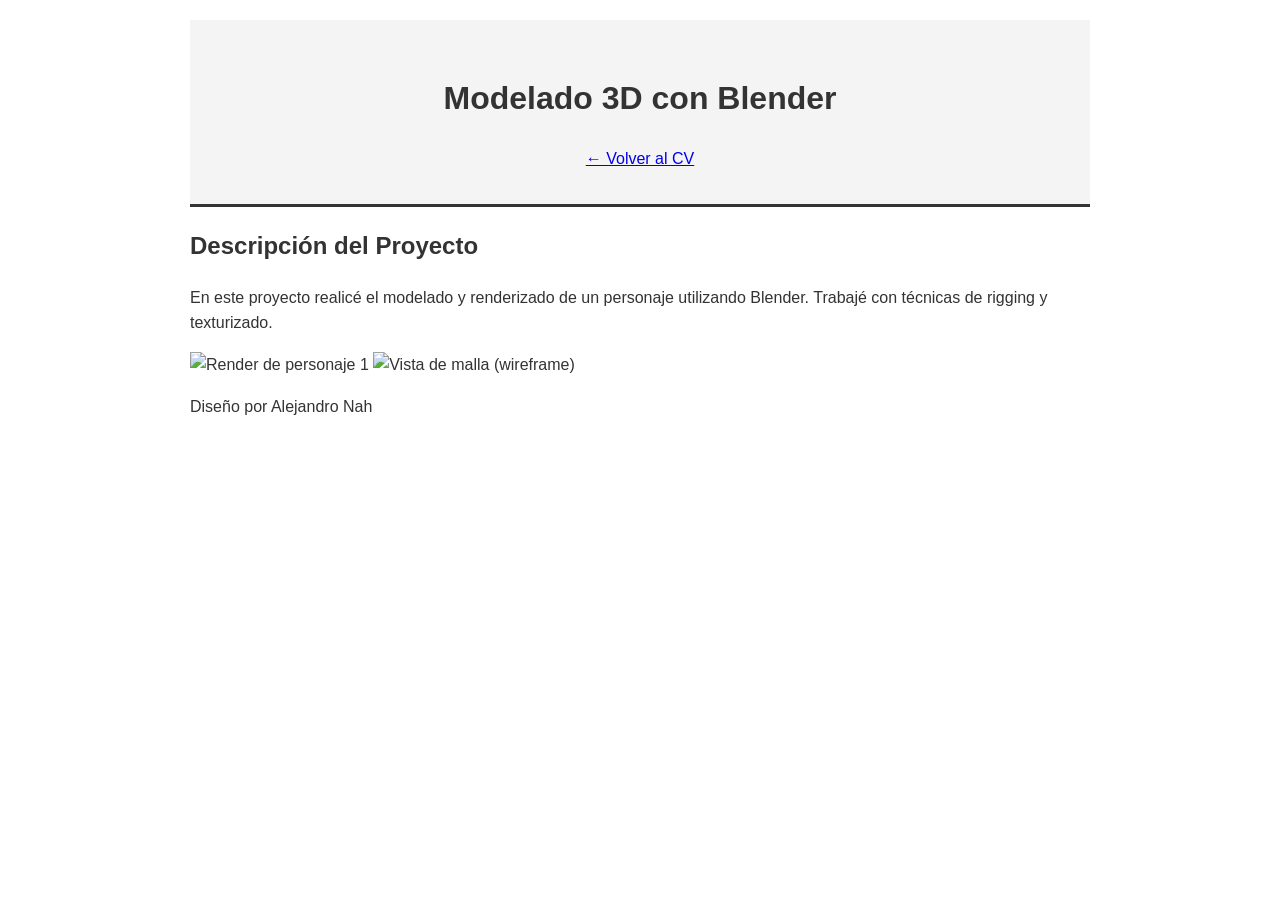
==== 02-maquetacion-cv/proyecto.html @ 250fb9ed "Finalizando 5 páginas y estilos" ====
<!DOCTYPE html>
<html lang="es">
<head>
    <meta charset="UTF-8">
    <title>Proyecto | Modelado 3D</title>
    <link rel="stylesheet" href="estilos.css">
</head>
<body>
    <header>
        <h1>Modelado 3D con Blender</h1>
        <a href="index.html">← Volver al CV</a>
    </header>

    <main>
        <section>
            <h2>Descripción del Proyecto</h2>
            <p>En este proyecto realicé el modelado y renderizado de un personaje utilizando Blender. Trabajé con técnicas de rigging y texturizado.</p>
            
            <div class="galeria-detalle">
                <img src="img/render1.jpg" alt="Render de personaje 1" width="500">
                <img src="img/render2.jpg" alt="Vista de malla (wireframe)" width="500">
            </div>
        </section>
    </main>

    <footer>
        <p>Diseño por Alejandro Nah</p>
    </footer>
</body>
</html>
---- 02-maquetacion-cv/estilos.css ----
body {
    font-family: Arial, sans-serif;
    line-height: 1.6;
    color: #333;
    max-width: 900px;
    margin: 0 auto;
    padding: 20px;
}

header {
    text-align: center;
    background: #f4f4f4;
    padding: 2rem;
    border-bottom: 3px solid #333;
}

.galeria {
    display: flex;
    gap: 20px;
    flex-wrap: wrap; /* Esto hace que si no caben, se pasen abajo */
}

.proyecto-card {
    border: 1px solid #ddd;
    padding: 10px;
    width: 200px;
    text-align: center;
}

img {
    max-width: 100%; /* Evita que las fotos se salgan de la pantalla */
    height: auto;
}
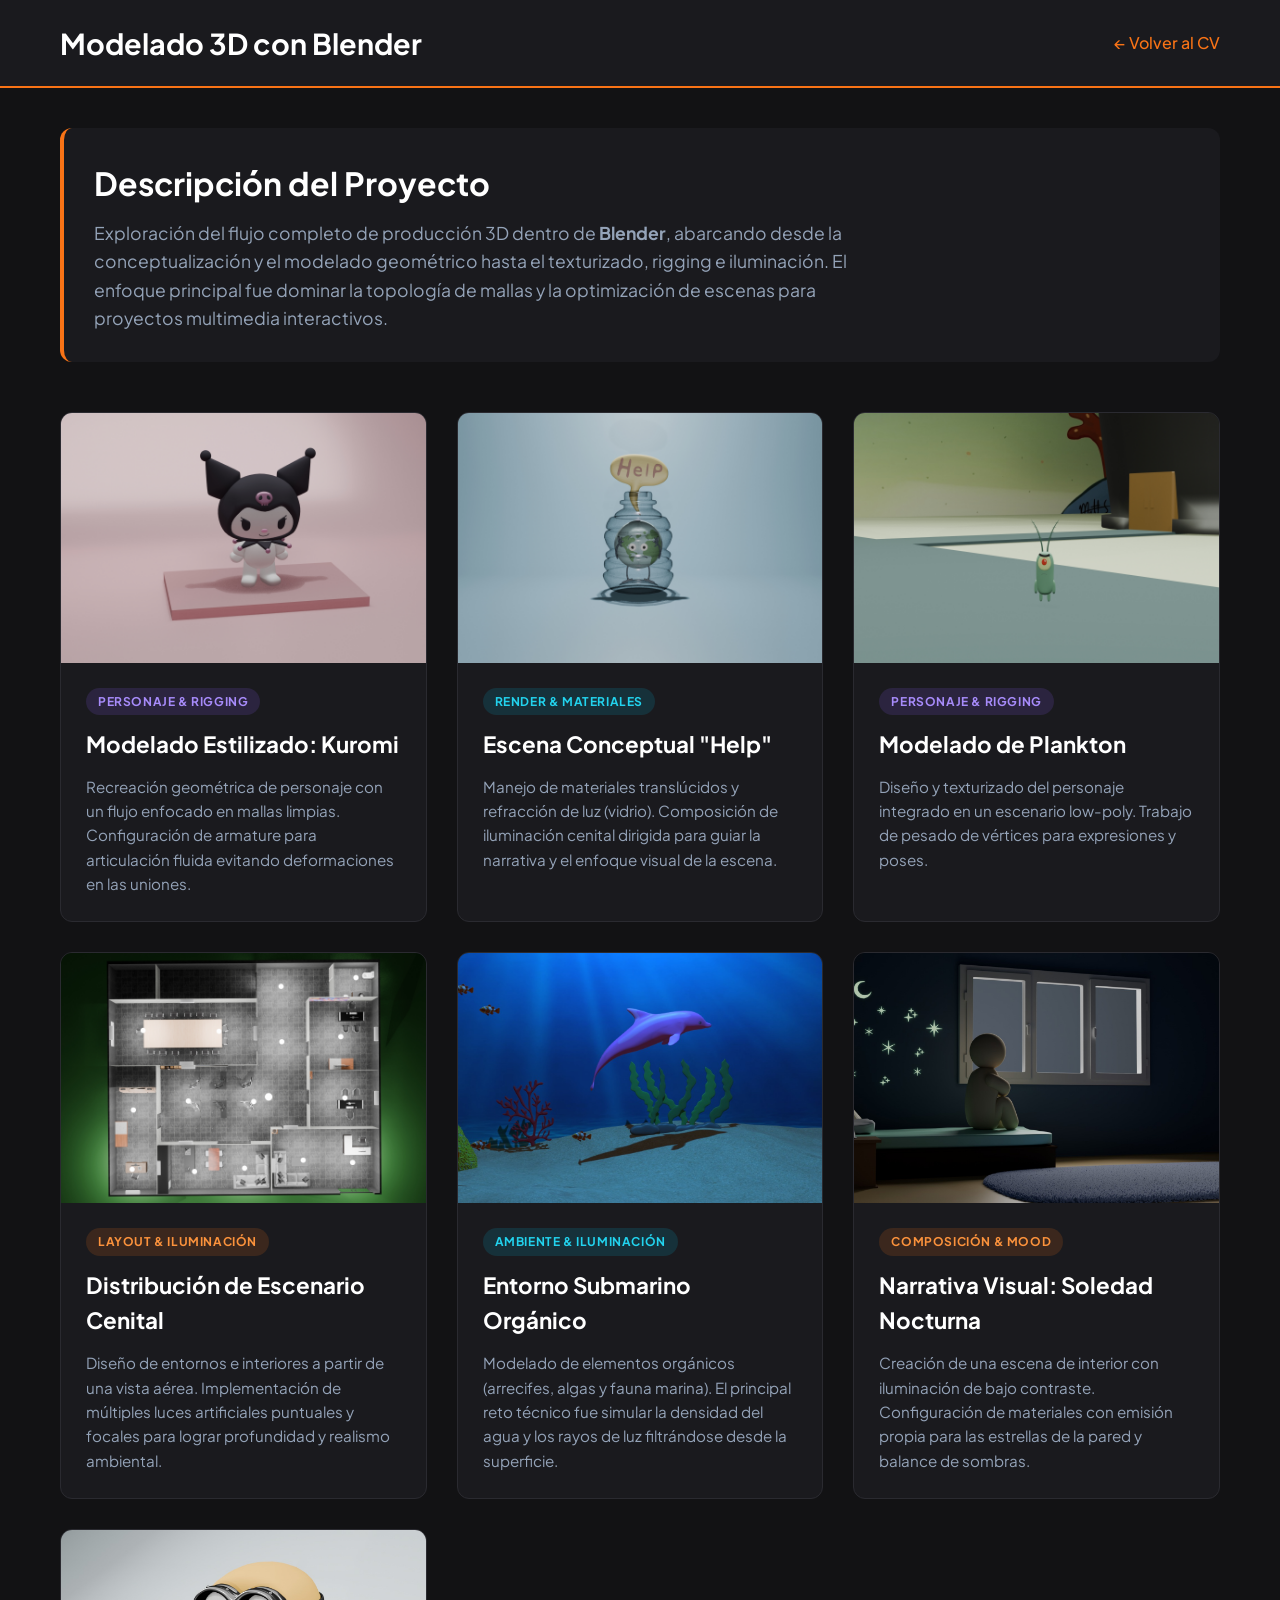
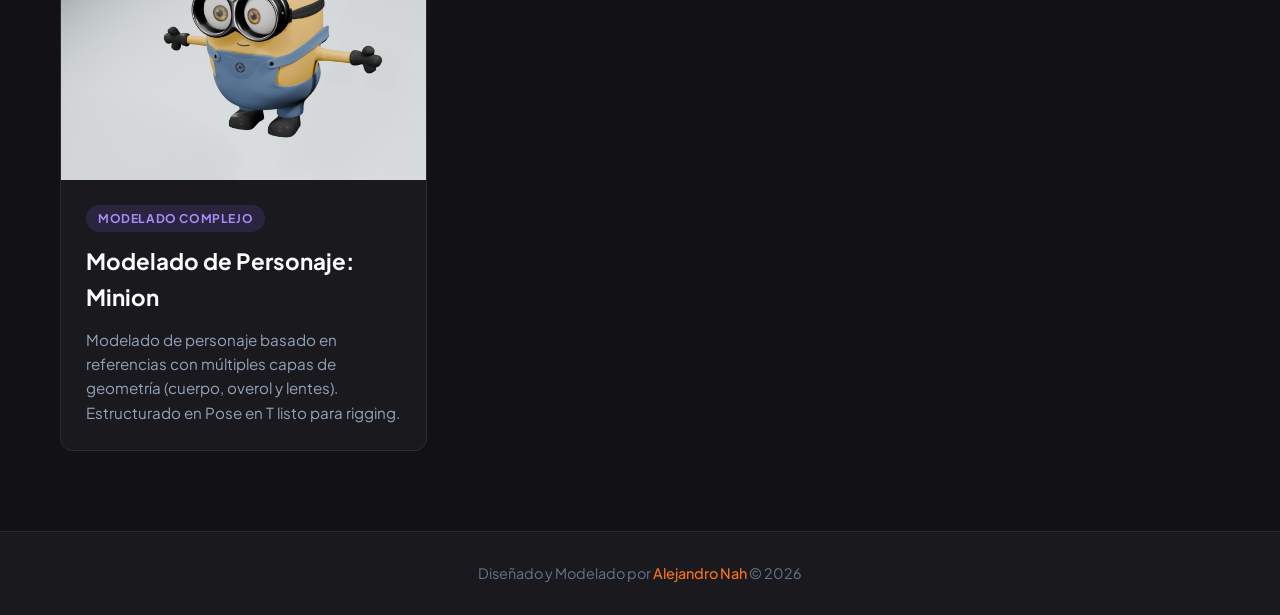
==== commit faa1957c: "Feat: Rediseño de portafolio 3D con tema oscuro y rejilla" ====
--- a/02-maquetacion-cv/proyecto.html
+++ b/02-maquetacion-cv/proyecto.html
@@ -2,29 +2,111 @@
 <html lang="es">
 <head>
     <meta charset="UTF-8">
+    <meta name="viewport" content="width=device-width, initial-scale=1.0">
     <title>Proyecto | Modelado 3D</title>
     <link rel="stylesheet" href="estilos.css">
+    <link rel="preconnect" href="https://fonts.googleapis.com">
+    <link rel="preconnect" href="https://fonts.gstatic.com" crossorigin>
+    <link href="https://fonts.googleapis.com/css2?family=Plus+Jakarta+Sans:wght@400;500;700&display=swap" rel="stylesheet">
 </head>
 <body>
-    <header>
-        <h1>Modelado 3D con Blender</h1>
-        <a href="index.html">← Volver al CV</a>
+    <header class="header-multimedia">
+        <div class="header-content">
+            <h1>Modelado 3D con Blender</h1>
+            <a href="index.html" class="btn-volver">← Volver al CV</a>
+        </div>
     </header>
 
-    <main>
-        <section>
+    <main class="contenedor-principal">
+        <section class="intro-proyecto">
             <h2>Descripción del Proyecto</h2>
-            <p>En este proyecto realicé el modelado y renderizado de un personaje utilizando Blender. Trabajé con técnicas de rigging y texturizado.</p>
+            <p>Exploración del flujo completo de producción 3D dentro de <strong>Blender</strong>, abarcando desde la conceptualización y el modelado geométrico hasta el texturizado, rigging e iluminación. El enfoque principal fue dominar la topología de mallas y la optimización de escenas para proyectos multimedia interactivos.</p>
+        </section>
+
+        <section class="galeria-detalle">
             
-            <div class="galeria-detalle">
-                <img src="img/render1.jpg" alt="Render de personaje 1" width="500">
-                <img src="img/render2.jpg" alt="Vista de malla (wireframe)" width="500">
+            <div class="proyecto-card">
+                <div class="card-img">
+                    <img src="img/modelado1.jpg" alt="Modelado de Kuromi en Blender">
+                </div>
+                <div class="card-info">
+                    <span class="badge badge-purple">Personaje & Rigging</span>
+                    <h3>Modelado Estilizado: Kuromi</h3>
+                    <p>Recreación geométrica de personaje con un flujo enfocado en mallas limpias. Configuración de armature para articulación fluida evitando deformaciones en las uniones.</p>
+                </div>
             </div>
+
+            <div class="proyecto-card">
+                <div class="card-img">
+                    <img src="img/modelado2.jpg" alt="Escena conceptual Help en botella">
+                </div>
+                <div class="card-info">
+                    <span class="badge badge-blue">Render & Materiales</span>
+                    <h3>Escena Conceptual "Help"</h3>
+                    <p>Manejo de materiales translúcidos y refracción de luz (vidrio). Composición de iluminación cenital dirigida para guiar la narrativa y el enfoque visual de la escena.</p>
+                </div>
+            </div>
+
+            <div class="proyecto-card">
+                <div class="card-img">
+                    <img src="img/modelado3.jpg" alt="Modelado de Plankton en escenario">
+                </div>
+                <div class="card-info">
+                    <span class="badge badge-purple">Personaje & Rigging</span>
+                    <h3>Modelado de Plankton</h3>
+                    <p>Diseño y texturizado del personaje integrado en un escenario low-poly. Trabajo de pesado de vértices para expresiones y poses.</p>
+                </div>
+            </div>
+
+            <div class="proyecto-card">
+                <div class="card-img">
+                    <img src="img/modelado4.jpg" alt="Planta arquitectónica e iluminación de interiores">
+                </div>
+                <div class="card-info">
+                    <span class="badge badge-orange">Layout & Iluminación</span>
+                    <h3>Distribución de Escenario Cenital</h3>
+                    <p>Diseño de entornos e interiores a partir de una vista aérea. Implementación de múltiples luces artificiales puntuales y focales para lograr profundidad y realismo ambiental.</p>
+                </div>
+            </div>
+
+            <div class="proyecto-card">
+                <div class="card-img">
+                    <img src="img/modelado5.jpg" alt="Entorno submarino con delfín en Blender">
+                </div>
+                <div class="card-info">
+                    <span class="badge badge-blue">Ambiente & Iluminación</span>
+                    <h3>Entorno Submarino Orgánico</h3>
+                    <p>Modelado de elementos orgánicos (arrecifes, algas y fauna marina). El principal reto técnico fue simular la densidad del agua y los rayos de luz filtrándose desde la superficie.</p>
+                </div>
+            </div>
+
+            <div class="proyecto-card">
+                <div class="card-img">
+                    <img src="img/modelado6.jpg" alt="Escena interior nocturna en Blender">
+                </div>
+                <div class="card-info">
+                    <span class="badge badge-orange">Composición & Mood</span>
+                    <h3>Narrativa Visual: Soledad Nocturna</h3>
+                    <p>Creación de una escena de interior con iluminación de bajo contraste. Configuración de materiales con emisión propia para las estrellas de la pared y balance de sombras.</p>
+                </div>
+            </div>
+
+            <div class="proyecto-card">
+                <div class="card-img">
+                    <img src="img/modelado7.jpg" alt="Modelado de Minion en pose T">
+                </div>
+                <div class="card-info">
+                    <span class="badge badge-purple">Modelado Complejo</span>
+                    <h3>Modelado de Personaje: Minion</h3>
+                    <p>Modelado de personaje basado en referencias con múltiples capas de geometría (cuerpo, overol y lentes). Estructurado en Pose en T listo para rigging.</p>
+                </div>
+            </div>
+
         </section>
     </main>
 
-    <footer>
-        <p>Diseño por Alejandro Nah</p>
+    <footer class="footer-multimedia">
+        <p>Diseñado y Modelado por <span>Alejandro Nah</span> &copy; 2026</p>
     </footer>
 </body>
 </html>
--- a/02-maquetacion-cv/estilos.css
+++ b/02-maquetacion-cv/estilos.css
@@ -1,33 +1,193 @@
-body {
-    font-family: Arial, sans-serif;
-    line-height: 1.6;
-    color: #333;
-    max-width: 900px;
-    margin: 0 auto;
-    padding: 20px;
+/* ==========================================================================
+   CONFIGURACIÓN GENERAL & RESET
+   ========================================================================== */
+* {
+    margin: 0;
+    padding: 0;
+    box-sizing: border-box;
 }
 
-header {
-    text-align: center;
-    background: #f4f4f4;
-    padding: 2rem;
-    border-bottom: 3px solid #333;
+body {
+    background-color: #121214; /* Fondo oscuro mate tipo Blender */
+    color: #E2E8F0; /* Texto claro suave */
+    font-family: 'Plus Jakarta Sans', Arial, sans-serif;
+    line-height: 1.6;
 }
 
-.galeria {
-    display: flex;
-    gap: 20px;
-    flex-wrap: wrap; /* Esto hace que si no caben, se pasen abajo */
+/* ==========================================================================
+   HEADER / NAVEGACIÓN
+   ========================================================================== */
+.header-multimedia {
+    background-color: #1A1A1E;
+    border-bottom: 2px solid #F97316; /* Línea de acento naranja */
+    padding: 20px 0;
 }
 
-.proyecto-card {
-    border: 1px solid #ddd;
-    padding: 10px;
-    width: 200px;
-    text-align: center;
+.header-content {
+    max-width: 1200px;
+    margin: 0 auto;
+    display: flex;
+    justify-content: space-between;
+    align-items: center;
+    padding: 0 20px;
 }
 
-img {
-    max-width: 100%; /* Evita que las fotos se salgan de la pantalla */
-    height: auto;
+.header-multimedia h1 {
+    font-size: 1.8rem;
+    font-weight: 700;
+    color: #FFFFFF;
+}
+
+.btn-volver {
+    color: #F97316;
+    text-decoration: none;
+    font-weight: 500;
+    transition: color 0.3s ease;
+}
+
+.btn-volver:hover {
+    color: #FF9244;
+}
+
+/* ==========================================================================
+   CONTENEDOR & SECCIÓN INTRO
+   ========================================================================== */
+.contenedor-principal {
+    max-width: 1200px;
+    margin: 40px auto;
+    padding: 0 20px;
+}
+
+.intro-proyecto {
+    margin-bottom: 50px;
+    background: #1A1A1E;
+    padding: 30px;
+    border-radius: 12px;
+    border-left: 4px solid #F97316;
+}
+
+.intro-proyecto h2 {
+    font-size: 2rem;
+    color: #FFFFFF;
+    margin-bottom: 10px;
+}
+
+.intro-proyecto p {
+    color: #94A3B8;
+    font-size: 1.1rem;
+    max-width: 800px;
+}
+
+/* ==========================================================================
+   REJILLA DINÁMICA (FUERZA LAS COLUMNAS MULTIMEDIA)
+   ========================================================================== */
+.galeria-detalle {
+    display: grid;
+    /* Esto distribuye tus renders en 2 o 3 columnas automáticamente según el espacio */
+    grid-template-columns: repeat(auto-fit, minmax(340px, 1fr)); 
+    gap: 30px; /* Espacio ordenado entre tarjetas */
+    margin-top: 20px;
+}
+
+/* TARJETAS (CARDS) */
+.proyecto-card {
+    background-color: #1A1A1E;
+    border-radius: 12px;
+    overflow: hidden;
+    border: 1px solid #2A2A30;
+    transition: transform 0.3s ease, border-color 0.3s ease, box-shadow 0.3s ease;
+    display: flex;
+    flex-direction: column;
+}
+
+/* Efecto interactivo al pasar el mouse */
+.proyecto-card:hover {
+    transform: translateY(-5px);
+    border-color: #F97316;
+    box-shadow: 0 10px 20px rgba(249, 115, 22, 0.15);
+}
+
+.card-img {
+    width: 100%;
+    height: 250px; /* Altura fija para que todas las tarjetas queden simétricas */
+    overflow: hidden;
+    background-color: #050505;
+}
+
+.card-img img {
+    width: 100%;
+    height: 100%;
+    object-fit: cover; /* Evita que las imágenes se deformen */
+    transition: transform 0.5s ease;
+}
+
+.proyecto-card:hover .card-img img {
+    transform: scale(1.04); /* Zoom sutil */
+}
+
+.card-info {
+    padding: 25px;
+    display: flex;
+    flex-direction: column;
+    gap: 12px;
+    flex-grow: 1;
+}
+
+.card-info h3 {
+    color: #FFFFFF;
+    font-size: 1.4rem;
+    text-align: left;
+}
+
+.card-info p {
+    color: #94A3B8;
+    font-size: 0.95rem;
+    text-align: left;
+}
+
+/* ==========================================================================
+   ETIQUETAS CREATIVAS (BADGES)
+   ========================================================================== */
+.badge {
+    align-self: flex-start;
+    padding: 4px 12px;
+    border-radius: 20px;
+    font-size: 0.75rem;
+    font-weight: 700;
+    text-transform: uppercase;
+    letter-spacing: 0.05em;
+}
+
+.badge-purple { background-color: rgba(139, 92, 246, 0.15); color: #A78BFA; }
+.badge-blue { background-color: rgba(6, 182, 212, 0.15); color: #22D3EE; }
+.badge-orange { background-color: rgba(249, 115, 22, 0.15); color: #FB923C; }
+
+/* ==========================================================================
+   FOOTER
+   ========================================================================== */
+.footer-multimedia {
+    text-align: center;
+    padding: 30px 0;
+    margin-top: 80px;
+    background-color: #1A1A1E;
+    border-top: 1px solid #2A2A30;
+    color: #64748B;
+    font-size: 0.9rem;
+}
+
+.footer-multimedia span {
+    color: #F97316;
+    font-weight: 500;
+}
+
+/* RESPONSIVO: Si la pantalla es muy pequeña (celulares), se adapta a 1 columna */
+@media (max-width: 600px) {
+    .galeria-detalle {
+        grid-template-columns: 1fr;
+    }
+    .header-content {
+        flex-direction: column;
+        gap: 10px;
+        text-align: center;
+    }
 }
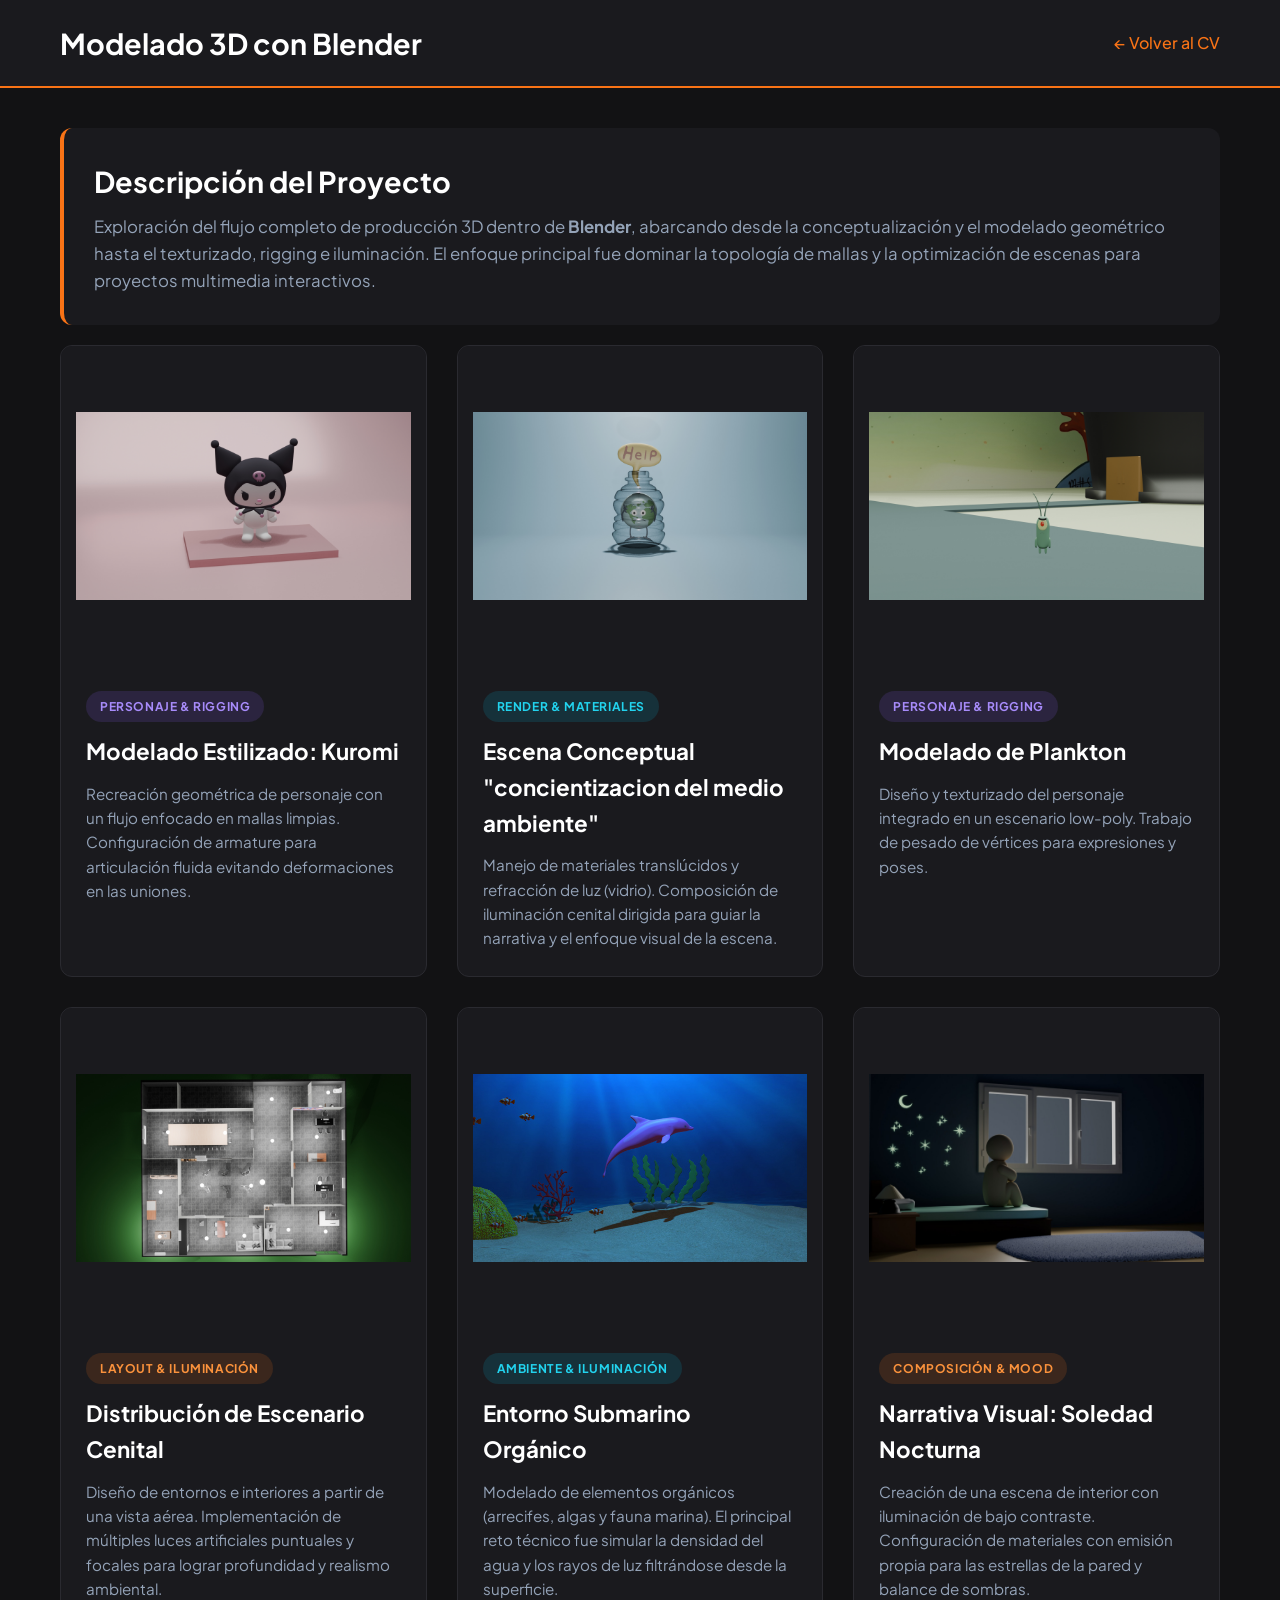
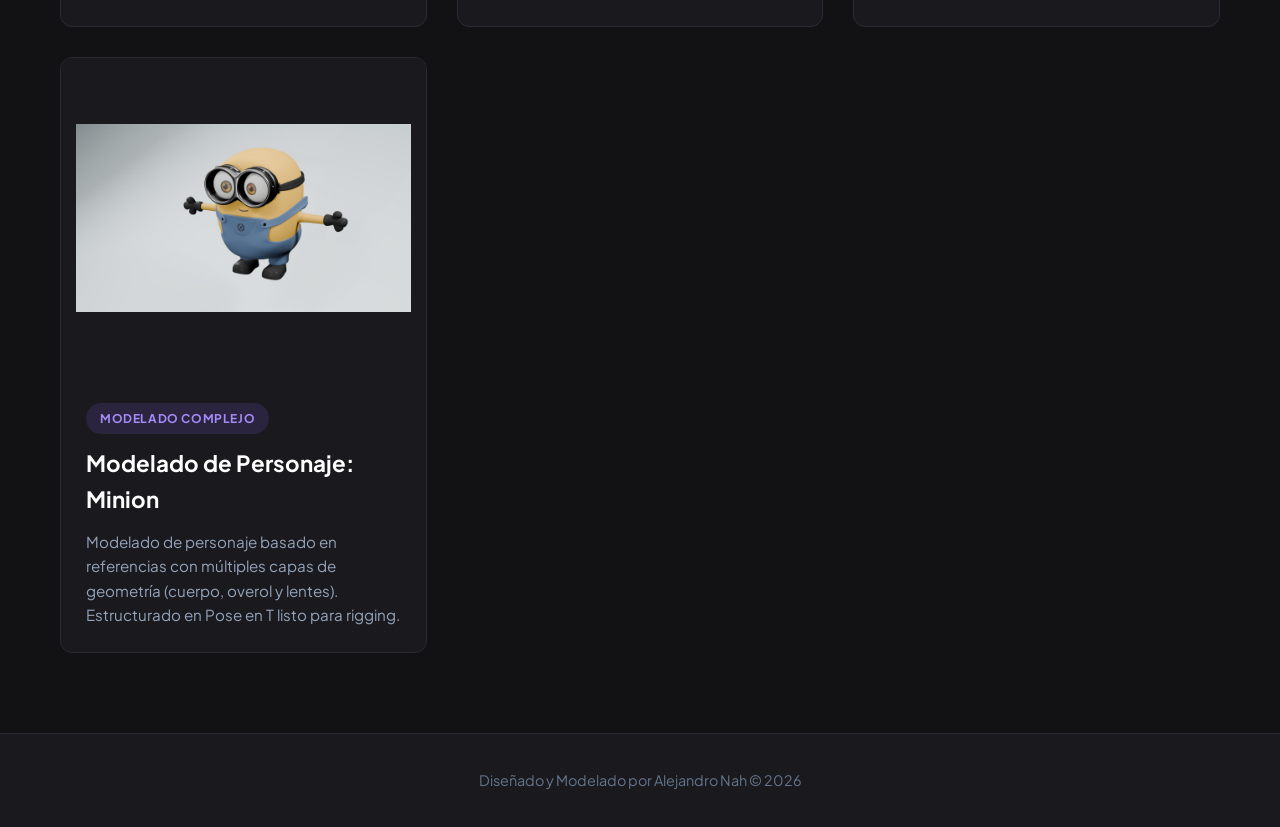
==== commit 0cbeb476: "Actualización completa: Galerías multimedia reales de 3D, Fotografía Gastronómica y de Viaje" ====
--- a/02-maquetacion-cv/proyecto.html
+++ b/02-maquetacion-cv/proyecto.html
@@ -42,7 +42,7 @@
                 </div>
                 <div class="card-info">
                     <span class="badge badge-blue">Render & Materiales</span>
-                    <h3>Escena Conceptual "Help"</h3>
+                    <h3>Escena Conceptual "concientizacion del medio ambiente"</h3>
                     <p>Manejo de materiales translúcidos y refracción de luz (vidrio). Composición de iluminación cenital dirigida para guiar la narrativa y el enfoque visual de la escena.</p>
                 </div>
             </div>
--- a/02-maquetacion-cv/estilos.css
+++ b/02-maquetacion-cv/estilos.css
@@ -50,7 +50,7 @@
 }
 
 /* ==========================================================================
-   CONTENEDOR & SECCIÓN INTRO
+   CONTENEDOR & ESTRUCTURA SUPERIOR (TU BOCETO)
    ========================================================================== */
 .contenedor-principal {
     max-width: 1200px;
@@ -58,8 +58,33 @@
     padding: 0 20px;
 }
 
+/* Alineación de la foto al lado del "Sobre mí" */
+.perfil-superior {
+    display: flex;
+    gap: 30px;
+    align-items: center;
+    margin-bottom: 30px;
+}
+
+.perfil-foto-contenedor {
+    flex-shrink: 0;
+}
+
+.perfil-foto-circular {
+    width: 140px;
+    height: 140px;
+    border-radius: 50%;
+    object-fit: cover;
+    border: 3px solid #F97316; /* Aro naranja de enfoque artístico */
+    box-shadow: 0 4px 15px rgba(0,0,0,0.5);
+}
+
+.perfil-sobre-mi {
+    flex-grow: 1;
+    margin-bottom: 0 !important; /* Resetea el margen inferior para alinearse bien */
+}
+
 .intro-proyecto {
-    margin-bottom: 50px;
     background: #1A1A1E;
     padding: 30px;
     border-radius: 12px;
@@ -67,29 +92,84 @@
 }
 
 .intro-proyecto h2 {
-    font-size: 2rem;
+    font-size: 1.8rem;
     color: #FFFFFF;
     margin-bottom: 10px;
 }
 
 .intro-proyecto p {
     color: #94A3B8;
-    font-size: 1.1rem;
-    max-width: 800px;
-}
-
-/* ==========================================================================
-   REJILLA DINÁMICA (FUERZA LAS COLUMNAS MULTIMEDIA)
+    font-size: 1.05rem;
+    margin-bottom: 10px;
+}
+.intro-proyecto p:last-child {
+    margin-bottom: 0;
+}
+
+/* ==========================================================================
+   SECCIÓN DE HABILIDADES EN COLUMNAS PARALELAS
+   ========================================================================== */
+.detalles-tecnicos-grid {
+    display: grid;
+    grid-template-columns: 1fr 1fr; /* Divide el espacio en 2 columnas exactas */
+    gap: 30px;
+    margin-top: 30px;
+}
+
+.bloque-tecnico {
+    background-color: #1A1A1E;
+    padding: 25px;
+    border-radius: 12px;
+    border: 1px solid #2A2A30;
+}
+
+.bloque-tecnico h3 {
+    color: #FFFFFF;
+    font-size: 1.3rem;
+    margin-bottom: 15px;
+    border-bottom: 1px solid #2A2A30;
+    padding-bottom: 8px;
+}
+
+.lista-check {
+    list-style: none;
+    color: #94A3B8;
+}
+
+.lista-check li {
+    margin-bottom: 10px;
+    position: relative;
+    padding-left: 20px;
+}
+
+/* Pequeño punto naranja personalizado para las listas */
+.lista-check li::before {
+    content: "•";
+    color: #F97316;
+    font-weight: bold;
+    font-size: 1.2rem;
+    position: absolute;
+    left: 0;
+    top: -2px;
+}
+
+/* Contenedor de etiquetas/badges flexibles para las aplicaciones */
+.apps-contenedor {
+    display: flex;
+    flex-wrap: wrap;
+    gap: 10px;
+}
+
+/* ==========================================================================
+   REJILLA DINÁMICA (PORTAFOLIO BAJO EL BOCETO)
    ========================================================================== */
 .galeria-detalle {
     display: grid;
-    /* Esto distribuye tus renders en 2 o 3 columnas automáticamente según el espacio */
     grid-template-columns: repeat(auto-fit, minmax(340px, 1fr)); 
-    gap: 30px; /* Espacio ordenado entre tarjetas */
+    gap: 30px; 
     margin-top: 20px;
 }
 
-/* TARJETAS (CARDS) */
 .proyecto-card {
     background-color: #1A1A1E;
     border-radius: 12px;
@@ -100,7 +180,6 @@
     flex-direction: column;
 }
 
-/* Efecto interactivo al pasar el mouse */
 .proyecto-card:hover {
     transform: translateY(-5px);
     border-color: #F97316;
@@ -109,20 +188,24 @@
 
 .card-img {
     width: 100%;
-    height: 250px; /* Altura fija para que todas las tarjetas queden simétricas */
+    height: 320px;
     overflow: hidden;
-    background-color: #050505;
+    background-color: #1A1A1E;
+    display: flex;
+    align-items: center;
+    justify-content: center;
+    padding: 15px;
 }
 
 .card-img img {
     width: 100%;
     height: 100%;
-    object-fit: cover; /* Evita que las imágenes se deformen */
+    object-fit: contain;
     transition: transform 0.5s ease;
 }
 
 .proyecto-card:hover .card-img img {
-    transform: scale(1.04); /* Zoom sutil */
+    transform: scale(1.04);
 }
 
 .card-info {
@@ -136,13 +219,11 @@
 .card-info h3 {
     color: #FFFFFF;
     font-size: 1.4rem;
-    text-align: left;
 }
 
 .card-info p {
     color: #94A3B8;
     font-size: 0.95rem;
-    text-align: left;
 }
 
 /* ==========================================================================
@@ -150,7 +231,7 @@
    ========================================================================== */
 .badge {
     align-self: flex-start;
-    padding: 4px 12px;
+    padding: 6px 14px;
     border-radius: 20px;
     font-size: 0.75rem;
     font-weight: 700;
@@ -163,8 +244,16 @@
 .badge-orange { background-color: rgba(249, 115, 22, 0.15); color: #FB923C; }
 
 /* ==========================================================================
-   FOOTER
-   ========================================================================== */
+   ADAPTACIONES DE INICIO Y FOOTER
+   ========================================================================== */
+.subtitulo-header {
+    color: #94A3B8;
+    font-size: 0.95rem;
+    font-weight: 400;
+    max-width: 600px;
+    text-align: right;
+}
+
 .footer-multimedia {
     text-align: center;
     padding: 30px 0;
@@ -175,19 +264,44 @@
     font-size: 0.9rem;
 }
 
-.footer-multimedia span {
-    color: #F97316;
-    font-weight: 500;
-}
-
-/* RESPONSIVO: Si la pantalla es muy pequeña (celulares), se adapta a 1 columna */
+.footer-multimedia p {
+    margin: 5px 0;
+    display: inline-block;
+    padding: 0 15px;
+}
+
+.footer-multimedia p a {
+    text-decoration: underline;
+}
+
+/* ==========================================================================
+   SOPORTE RESPONSIVO (EVITA QUE SE ROMPA EN MÓVILES)
+   ========================================================================== */
+@media (max-width: 768px) {
+    .header-content {
+        flex-direction: column;
+        text-align: center;
+        gap: 12px;
+    }
+    .subtitulo-header {
+        text-align: center;
+        font-size: 0.85rem;
+    }
+    .perfil-superior {
+        flex-direction: column; /* Foto arriba, Sobre mí abajo en pantallas chicas */
+        text-align: center;
+    }
+    .detalles-tecnicos-grid {
+        grid-template-columns: 1fr; /* Las habilidades se apilan verticalmente */
+    }
+    .footer-multimedia p {
+        display: block;
+        padding: 5px 0;
+    }
+}
+
 @media (max-width: 600px) {
     .galeria-detalle {
         grid-template-columns: 1fr;
     }
-    .header-content {
-        flex-direction: column;
-        gap: 10px;
-        text-align: center;
-    }
 }
